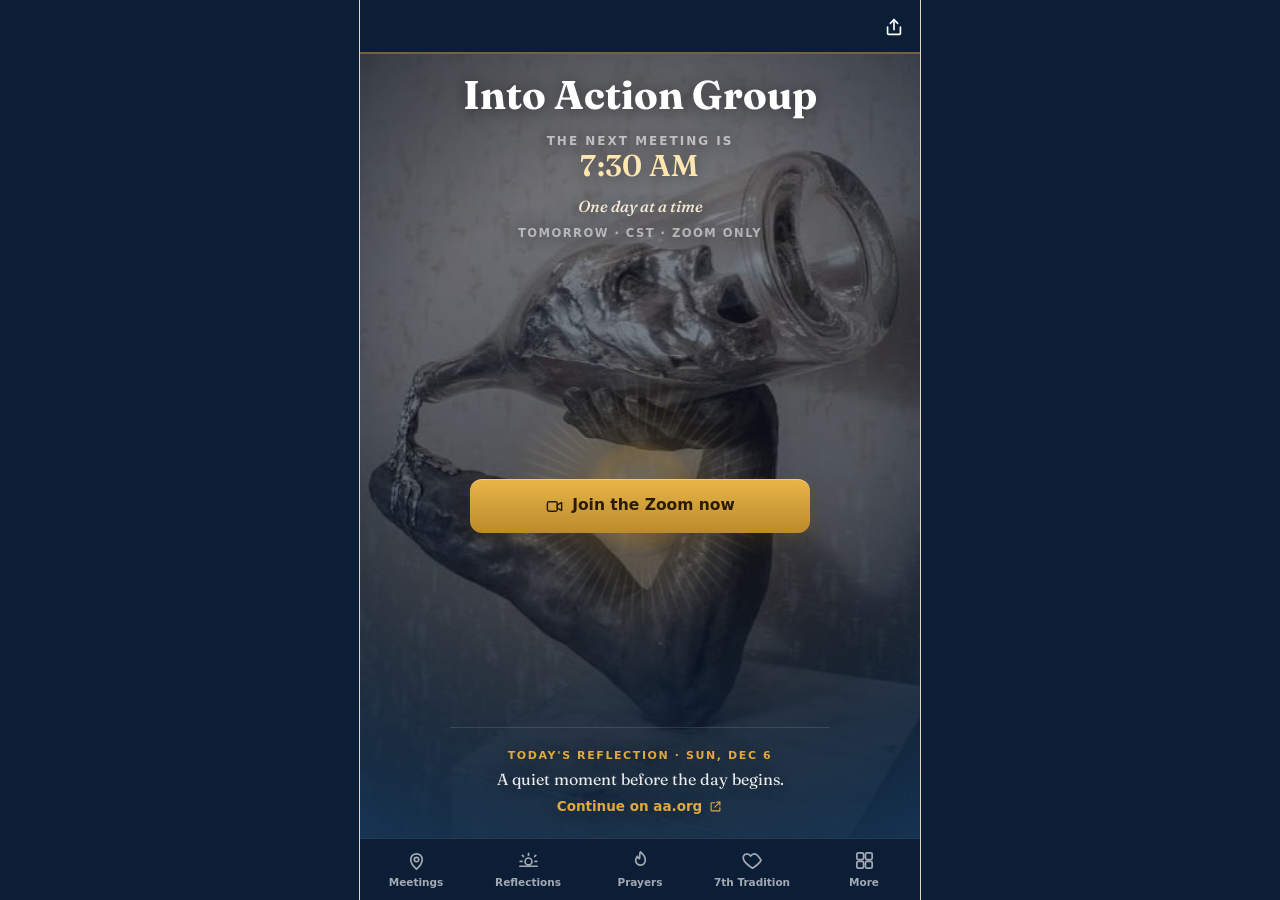
==== index.html @ a28d6fda "Initial commit Co-Authored-By: Claude Fable 5 <noreply@anthropic.com>" ====
<!DOCTYPE html>
<html lang="en">
<head>
  <meta charset="utf-8">
  <meta name="viewport" content="width=device-width, initial-scale=1, viewport-fit=cover, maximum-scale=1">
  <title>Into Action Group</title>
  <meta name="description" content="Into Action Group — meeting info, schedule, prayers, and resources. One day at a time.">

  <!-- PWA -->
  <link rel="manifest" href="manifest.webmanifest">
  <meta name="theme-color" content="#0B1E36">

  <!-- iOS standalone -->
  <meta name="apple-mobile-web-app-capable" content="yes">
  <meta name="mobile-web-app-capable" content="yes">
  <meta name="apple-mobile-web-app-status-bar-style" content="black-translucent">
  <meta name="apple-mobile-web-app-title" content="Into Action">
  <link rel="apple-touch-icon" href="icons/apple-touch-icon.png">

  <!-- Icons -->
  <link rel="icon" type="image/png" sizes="32x32" href="icons/favicon-32.png">
  <link rel="icon" type="image/png" sizes="16x16" href="icons/favicon-16.png">
  <link rel="icon" href="icons/favicon.ico" sizes="any">

  <!-- Display font (progressive: falls back to Georgia offline) -->
  <link rel="preconnect" href="https://fonts.googleapis.com">
  <link rel="preconnect" href="https://fonts.gstatic.com" crossorigin>
  <link href="https://fonts.googleapis.com/css2?family=Fraunces:opsz,wght@9..144,400;9..144,500;9..144,600;9..144,700&display=swap" rel="stylesheet">

  <link rel="stylesheet" href="css/styles.css">
</head>
<body>
  <div id="app">
    <div id="topbar"></div>
    <main id="content"></main>
    <nav id="tabbar"></nav>
    <div id="banner"></div>
  </div>
  <div id="toast" role="status" aria-live="polite"></div>

  <script src="js/content.js"></script>
  <script src="js/app.js"></script>
</body>
</html>
---- css/styles.css ----
/* ============================================================================
   INTO ACTION GROUP — styles.css   (the design layer; edit content.js, not this)
   ============================================================================ */

:root {
  --navy:        #0B1E36;
  --navy-2:      #0F2A4A;   /* gradient bottom of hero / chrome */
  --navy-line:   rgba(255,255,255,.12);
  --bg:          #F4EFE6;   /* warm "dawn" paper */
  --card:        #FFFFFF;
  --gold:        #E0A93C;
  --gold-press:  #BC8A2C;
  --gold-soft:   rgba(224,169,60,.14);   /* branded icon-chip tint */
  --text:        #1A2230;
  --muted:       #6E685C;   /* warm grey */
  --line:        #E2D7C6;   /* warm hairline */
  --warn:        #C0392B;

  --radius:      10px;
  --radius-sm:   8px;
  --shadow:      0 1px 1px rgba(38,26,8,.04), 0 14px 32px rgba(38,26,8,.055);
  --shadow-sm:   0 1px 2px rgba(38,26,8,.045);
  --space-1:     4px;
  --space-2:     8px;
  --space-3:     12px;
  --space-4:     16px;
  --space-5:     20px;
  --space-6:     24px;
  --space-7:     32px;

  --type-ui:       13px/1.25 var(--sans);
  --type-label:    700 11px/1 var(--sans);
  --type-body:     400 16px/1.68 var(--sans);
  --type-caption:  400 13px/1.45 var(--sans);
  --type-card:     650 19px/1.24 var(--serif);
  --type-section:  700 11.5px/1 var(--sans);
  --type-display:  700 clamp(31px, 8.5vw, 40px)/1.04 var(--serif);

  --topbar-h:    54px;
  --tabbar-h:    62px;
  --maxw:        560px;

  --serif: "Fraunces", "Playfair Display", Georgia, "Times New Roman", serif;
  --sans:  -apple-system, BlinkMacSystemFont, "Segoe UI", Roboto, system-ui, "Helvetica Neue", Arial, sans-serif;
}

* { box-sizing: border-box; }
html, body { margin: 0; padding: 0; height: 100%; }
body {
  font-family: var(--sans);
  font-size: 16px;
  line-height: 1.5;
  color: var(--text);
  background: var(--navy);              /* behind safe areas */
  -webkit-font-smoothing: antialiased;
  text-rendering: optimizeLegibility;
  -webkit-tap-highlight-color: transparent;
}
a { color: inherit; text-decoration: none; }
button { font-family: inherit; }
.ic { width: 22px; height: 22px; display: block; flex: none; }
a:focus-visible, button:focus-visible {
  outline: 2px solid rgba(224,169,60,.75);
  outline-offset: 3px;
}

/* ---- App shell --------------------------------------------------------- */
#app {
  display: flex; flex-direction: column;
  height: 100dvh; max-width: var(--maxw); margin: 0 auto;
  background: var(--bg); position: relative; overflow: hidden;
}

/* Top bar */
#topbar {
  flex: none;
  display: flex; align-items: center; justify-content: center;
  height: calc(var(--topbar-h) + env(safe-area-inset-top));
  padding: env(safe-area-inset-top) 8px 0;
  background: var(--navy); color: #fff;
  box-shadow: inset 0 -2px 0 rgba(224,169,60,.5);   /* gold hairline signature */
  position: relative; z-index: 5;
}
.topbar__side { position: absolute; top: env(safe-area-inset-top); height: var(--topbar-h);
  display: flex; align-items: center; }
.topbar__side--left  { left: 6px; }
.topbar__side--right { right: 6px; }
.topbar__title {
  font: 650 17.5px/1 var(--serif); margin: 0; letter-spacing: 0;
  max-width: 62vw; white-space: nowrap; overflow: hidden; text-overflow: ellipsis;
}
.topbar__brand { display: flex; align-items: center; gap: 8px; font: 600 18px/1 var(--serif);
  letter-spacing: 0; padding-left: 6px; }
.topbar__brand .mark { width: 26px; height: 26px; }
.iconbtn {
  width: 40px; height: 40px; border: 0; background: transparent; color: #fff;
  display: grid; place-items: center; border-radius: 10px; cursor: pointer;
}
.iconbtn:active { background: rgba(255,255,255,.12); }

/* Content area */
#content {
  flex: 1; overflow-y: auto; -webkit-overflow-scrolling: touch;
  background: var(--bg);
}
#content.is-home { background: var(--navy); }   /* lets hero bleed under the bar */

.view { padding: 18px 16px calc(22px + env(safe-area-inset-bottom)); }
#content.is-home .view { padding: 0; }
.section { max-width: 100%; }

/* Enter transition */
.view { opacity: 0; transform: translateY(7px); transition: opacity .24s ease, transform .24s ease; }
.view--in { opacity: 1; transform: none; }
@media (prefers-reduced-motion: reduce) { .view { transition: none; opacity: 1; transform: none; } }

/* Bottom tab bar */
#tabbar {
  flex: none; display: flex; background: var(--navy);
  border-top: 1px solid var(--navy-line);
  padding-bottom: env(safe-area-inset-bottom);
  height: calc(var(--tabbar-h) + env(safe-area-inset-bottom));
  z-index: 5;
}
.tab {
  flex: 1; display: flex; flex-direction: column; align-items: center; justify-content: center;
  gap: 3px; color: rgba(255,255,255,.62); height: var(--tabbar-h); cursor: pointer;
}
.tab__ic { width: 23px; height: 23px; }
.tab__label { font-size: 10.5px; font-weight: 650; letter-spacing: 0; }
.tab.is-active { color: var(--gold); }

/* ---- Home: "First Light" dawn view ------------------------------------- */
.dawn {
  position: relative; overflow: hidden;
  min-height: calc(100dvh - var(--topbar-h) - var(--tabbar-h) - env(safe-area-inset-top) - env(safe-area-inset-bottom));
  display: flex; flex-direction: column; align-items: center; text-align: center;
  color: #fff;
  padding: 14px 22px calc(24px + env(safe-area-inset-bottom));
  /* base night sky — the warm dawn glow lives in .dawn__sky and grows with the sun */
  background: linear-gradient(180deg, #081627 0%, #0A1B31 40%, #0F2A47 74%, #16395C 100%);
}
/* Pre-dawn background sculpture — dissolves as the sun rises (opacity = --bg-op) */
.dawn__bg {
  position: absolute; inset: 0; z-index: 0; pointer-events: none;
  background-size: cover; background-position: center 40%; background-repeat: no-repeat;
  opacity: var(--bg-op, 0);
  -webkit-mask: radial-gradient(125% 92% at 50% 44%, #000 32%, rgba(0,0,0,.5) 60%, transparent 80%);
          mask: radial-gradient(125% 92% at 50% 44%, #000 32%, rgba(0,0,0,.5) 60%, transparent 80%);
}
.dawn__bg::after {            /* tint it into the navy night — no hard photo edge */
  content: ""; position: absolute; inset: 0;
  background: linear-gradient(180deg, rgba(8,22,39,.42) 0%, rgba(8,22,39,.66) 70%, rgba(8,22,39,.85) 100%);
}
/* Warm sunrise glow that washes in as the sun climbs (opacity = --glow-op) */
.dawn__sky {
  position: absolute; inset: 0; z-index: 0; pointer-events: none;
  opacity: var(--glow-op, 0);
  background:
    radial-gradient(120% 70% at 50% 56%, rgba(255,184,92,.50) 0%, rgba(224,160,55,.18) 30%, transparent 62%),
    linear-gradient(180deg, transparent 40%, rgba(224,150,60,.10) 100%);
}
.dawn__head, .dawn__reflection { text-shadow: 0 1px 16px rgba(0,0,0,.45); }
.dawn__head { position: relative; z-index: 2; }
.dawn__name {
  font: var(--type-display);
  letter-spacing: 0; margin: 6px 0 0; color: #fff;
}
.dawn__kicker {
  font: 600 12px/1.2 var(--sans); letter-spacing: 2px; text-transform: uppercase;
  color: rgba(255,255,255,.6); margin: 18px 0 3px;
}
.dawn__live {
  display: inline-flex; align-items: center; gap: 9px;
  font: 600 clamp(24px, 7vw, 30px)/1 var(--serif); color: var(--gold); letter-spacing: .3px;
}
.dawn__live--time { color: #FFE6B0; }
.dawn__dot {
  width: 9px; height: 9px; border-radius: 50%; background: #5BD08A;
  box-shadow: 0 0 0 0 rgba(91,208,138,.6); animation: livePulse 2s ease-out infinite;
}
.dawn__tag { font: italic 500 16px/1.4 var(--serif); color: rgba(255,244,224,.92); margin: 12px 0 0; }
.dawn__sub {
  font: 600 11.5px/1.4 var(--sans); letter-spacing: 1.5px; text-transform: uppercase;
  color: rgba(255,255,255,.55); margin: 8px 0 0;
}

/* The sun — pure CSS; rises (--sun-y), grows (--sun-scale) and brightens (--sun-op) */
.sun {
  position: relative; width: 230px; height: 220px; flex: none; margin: 8px 0 4px; z-index: 1;
  transform: translateY(var(--sun-y, 0)) scale(var(--sun-scale, 1));
  opacity: var(--sun-op, 1);
}
.sun > * { position: absolute; left: 50%; top: 56%; transform: translate(-50%, -50%); border-radius: 50%; }
.sun__core {
  width: 148px; height: 148px;
  background: radial-gradient(circle at 50% 46%, #FFFEF9 0%, #FFF1CF 13%, #FFD884 32%, #F6B83F 50%, rgba(231,170,60,.6) 66%, rgba(231,170,60,0) 78%);
  box-shadow: 0 0 70px 26px rgba(246,184,63,.5), 0 0 150px 60px rgba(224,150,50,.28);
  animation: sunPulse 6s ease-in-out infinite;
}
.sun__glow {
  width: 420px; height: 420px;
  background: radial-gradient(circle, rgba(255,205,125,.28) 0%, rgba(224,160,55,.12) 34%, rgba(224,160,55,0) 64%);
}
.sun__rays {
  width: 360px; height: 360px; border-radius: 0;
  background: repeating-conic-gradient(from 0deg, rgba(255,224,160,0) 0deg, rgba(255,224,160,0) 3.2deg, rgba(255,224,160,.5) 4.4deg, rgba(255,224,160,0) 5.8deg);
  -webkit-mask: radial-gradient(circle, transparent 30%, #000 40%, #000 50%, transparent 66%);
          mask: radial-gradient(circle, transparent 30%, #000 40%, #000 50%, transparent 66%);
  opacity: .8; animation: sunSpin 90s linear infinite;
}
.sun__pillar {
  width: 64px; height: 300px; border-radius: 0;
  background: linear-gradient(180deg, transparent, rgba(255,222,160,.16) 38%, rgba(255,222,160,.24) 50%, rgba(255,222,160,.16) 62%, transparent);
  filter: blur(7px);
}
@keyframes sunSpin { to { transform: translate(-50%, -50%) rotate(360deg); } }
@keyframes sunPulse {
  0%, 100% { box-shadow: 0 0 70px 26px rgba(246,184,63,.45), 0 0 150px 60px rgba(224,150,50,.25); }
  50%      { box-shadow: 0 0 88px 32px rgba(246,184,63,.62), 0 0 178px 72px rgba(224,150,50,.34); }
}
@keyframes livePulse {
  0%   { box-shadow: 0 0 0 0 rgba(91,208,138,.55); }
  70%  { box-shadow: 0 0 0 7px rgba(91,208,138,0); }
  100% { box-shadow: 0 0 0 0 rgba(91,208,138,0); }
}
@media (prefers-reduced-motion: reduce) { .sun__rays, .sun__core, .dawn__dot { animation: none; } }

/* Join CTA + reflection */
.dawn__join { max-width: 340px; width: 100%; margin: 6px auto 0; position: relative; z-index: 2; }
.dawn__reflection {
  margin-top: auto; width: 100%; max-width: 380px;
  display: flex; flex-direction: column; align-items: center; gap: 6px;
  padding-top: 22px; border-top: 1px solid rgba(255,255,255,.12);
  position: relative; z-index: 2;
}
.dawn__rk { font: 600 11px/1 var(--sans); letter-spacing: 1.6px; text-transform: uppercase; color: var(--gold); }
.dawn__rline { font: 400 16px/1.5 var(--serif); color: rgba(255,255,255,.9); }
.dawn__rlink { display: inline-flex; align-items: center; gap: 6px; font: 600 13.5px/1 var(--sans); color: var(--gold); margin-top: 2px; }
.dawn__rlink-ic { width: 15px; height: 15px; }

/* ---- Section / group titles ------------------------------------------- */
.group-title {
  font: var(--type-section); text-transform: uppercase; letter-spacing: 1.2px;
  color: var(--gold-press); margin: 28px 2px 11px;
  display: flex; align-items: center; gap: 9px;
}
.group-title::before {
  content: ""; width: 22px; height: 1px; background: var(--gold); border-radius: 2px; flex: none;
}

/* ---- Generic cards ----------------------------------------------------- */
.card {
  background: var(--card); border-radius: var(--radius);
  border: 1px solid var(--line); box-shadow: var(--shadow);
  padding: 18px; margin-bottom: 12px;
}
.card__title { font: var(--type-card); letter-spacing: 0; margin: 0 0 10px; }
.card__body { color: var(--text); }
.card__body p { margin: 0 0 11px; font: var(--type-body); }
.card__body p:last-child { margin-bottom: 0; }

.card--row { display: flex; align-items: center; gap: 12px; cursor: pointer; }
.card--list { padding: 2px 0; overflow: hidden; }

/* ---- Address ----------------------------------------------------------- */
.addr { align-items: flex-start; }
.addr__ic { width: 40px; height: 40px; border-radius: var(--radius-sm); display: grid; place-items: center;
  background: var(--gold-soft); color: var(--gold-press); flex: none; }
.addr__text { display: flex; flex-direction: column; gap: 3px; flex: 1; }
.addr__text strong { font-size: 15.5px; line-height: 1.25; }
.addr__text span { font: var(--type-caption); color: var(--muted); }
.addr__cta { color: var(--gold-press) !important; font-weight: 650; font-size: 13px !important; margin-top: 4px; }
.row__chev { width: 20px; height: 20px; color: var(--muted); flex: none; align-self: center; }

/* ---- Schedule ---------------------------------------------------------- */
.sched { padding: 6px 16px; }
.sched__row { display: flex; align-items: center; justify-content: space-between;
  padding: 12px 0; border-bottom: 1px solid var(--line); }
.sched__row:last-of-type { border-bottom: 0; }
.sched__label { font-size: 15px; font-weight: 560; }
.sched__value { font-size: 15px; font-weight: 700; display: flex; align-items: center; gap: 8px; }
.pill { font: var(--type-label); text-transform: uppercase; letter-spacing: .4px;
  padding: 4px 8px; border-radius: 999px; background: rgba(11,30,54,.08); color: var(--navy); }
.pill--warn { background: rgba(192,57,43,.12); color: var(--warn); }
.sched__note { font: var(--type-caption); color: var(--muted); padding: 8px 0 12px; }

/* ---- Meeting emblems ---------------------------------------------------- */
.meeting-marks {
  display: grid;
  gap: 12px;
  margin-bottom: 12px;
}
.meeting-mark {
  position: relative;
  overflow: hidden;
  display: flex;
  align-items: center;
  gap: 14px;
  min-height: 114px;
  padding: 14px;
  border: 1px solid var(--line);
  border-radius: var(--radius);
  background: linear-gradient(180deg, #FFFEFB 0%, #FFF 100%);
  box-shadow: var(--shadow);
}
.meeting-mark::before {
  content: "";
  position: absolute;
  left: 14px;
  right: 14px;
  top: 0;
  height: 2px;
  background: linear-gradient(90deg, transparent, rgba(224,169,60,.85), transparent);
}
.meeting-mark__art {
  flex: 0 0 82px;
  width: 82px;
  height: 82px;
  display: grid;
  place-items: center;
  border-radius: 50%;
  background:
    radial-gradient(circle at 50% 52%, rgba(224,169,60,.22) 0%, rgba(224,169,60,.08) 42%, transparent 66%),
    linear-gradient(180deg, #0B1E36 0%, #102A47 100%);
  box-shadow: inset 0 0 0 1px rgba(255,255,255,.08), 0 10px 22px rgba(11,30,54,.12);
}
.meeting-emblem {
  width: 74px;
  height: 74px;
  color: #F1C766;
}
.meeting-emblem__halo {
  fill: rgba(224,169,60,.09);
  stroke: rgba(241,199,102,.42);
  stroke-width: 1.2;
}
.meeting-emblem__rays {
  stroke: rgba(241,199,102,.68);
  stroke-width: 1.8;
  stroke-linecap: round;
}
.meeting-emblem__line {
  stroke: #FFE0A0;
  stroke-width: 2.6;
  stroke-linecap: round;
  stroke-linejoin: round;
}
.meeting-emblem__accent {
  stroke: var(--gold);
  stroke-width: 2.1;
  stroke-linecap: round;
  stroke-linejoin: round;
}
.meeting-emblem__chairs {
  stroke: rgba(255,224,160,.86);
  stroke-width: 2.1;
  stroke-linejoin: round;
}
.meeting-mark__copy {
  flex: 1;
  min-width: 0;
}
.meeting-mark__title {
  margin: 0;
  font: 650 18px/1.16 var(--serif);
  color: var(--navy);
}
.meeting-mark__time {
  margin: 7px 0 0;
  font: 750 13px/1.2 var(--sans);
  letter-spacing: .7px;
  text-transform: uppercase;
  color: var(--gold-press);
}
.meeting-mark__note {
  margin: 6px 0 0;
  font: var(--type-caption);
  color: var(--muted);
}

/* ---- Rows (lists) ------------------------------------------------------ */
.row {
  display: flex; align-items: center; gap: 12px; width: 100%;
  min-height: 64px; padding: 13px 16px; border-bottom: 1px solid var(--line);
  background: none; border-left: 0; border-right: 0; border-top: 0; text-align: left;
  cursor: pointer; color: var(--text); font-size: 15px; line-height: 1.25;
}
.row:last-child { border-bottom: 0; }
.row--static { cursor: default; }
.row:active { background: rgba(120,92,40,.055); }
.row--static:active { background: transparent; }
.row__ic { width: 36px; height: 36px; border-radius: var(--radius-sm); display: grid; place-items: center;
  background: var(--gold-soft); color: var(--gold-press); flex: none; }
.row__ic .ic { width: 20px; height: 20px; }
.row__text { flex: 1; min-width: 0; display: flex; flex-direction: column; gap: 2px; }
.row__label { font-weight: 650; }
.row__sub { font: var(--type-caption); color: var(--muted); }

/* ---- Buttons ----------------------------------------------------------- */
.btn {
  display: flex; align-items: center; justify-content: center; gap: 8px;
  width: 100%; padding: 15px 18px; border-radius: 12px; font-size: 15.5px; font-weight: 750;
  cursor: pointer; margin-bottom: 12px; border: 0; transition: transform .08s ease, filter .12s ease;
}
.btn:active { transform: scale(.99); }
.btn-ic { width: 19px; height: 19px; flex: none; }
.btn--primary {
  background: linear-gradient(180deg, #E8B647 0%, var(--gold-press) 100%);
  color: #2A1B05;
  box-shadow: inset 0 1px 0 rgba(255,255,255,.28), 0 8px 18px rgba(153,103,24,.14);
}
.btn--primary:active { filter: brightness(.97); }
.btn--secondary { background: transparent; color: var(--navy); border: 1.25px solid rgba(11,30,54,.82); }

/* ---- Note callouts ----------------------------------------------------- */
.note {
  border-radius: var(--radius-sm); padding: 12px 14px 12px 15px;
  font: 500 14px/1.5 var(--sans); margin-bottom: 12px;
  background: rgba(120,92,40,.075); color: #4a4034;
  border-left: 2px solid rgba(120,92,40,.22);
}
.note--gold { background: rgba(224,169,60,.13); color: #634814; border-left-color: var(--gold); }
.note--warn { background: rgba(192,57,43,.10); color: var(--warn); border-left-color: var(--warn); }

/* ---- Prayers ----------------------------------------------------------- */
.prayer .card__title { margin-bottom: 10px; }
.prayer__body { font: 400 17px/1.82 var(--serif); color: var(--text); }
.prayer__empty { font-size: 14px; color: var(--muted); font-style: italic;
  background: rgba(11,30,54,.04); border-radius: var(--radius-sm); padding: 14px; text-align: center; }
.prayer__note { font: var(--type-caption); color: var(--muted); margin-bottom: 12px; }
.prayer__link { width: auto; display: inline-flex; margin: 2px 0 0; padding: 10px 16px; }

/* ---- Editorial article layout ----------------------------------------- */
.section--article { padding-top: 2px; }
.article {
  position: relative;
  background: linear-gradient(180deg, #FFFDF9 0%, #FFF 42%);
  border: 1px solid var(--line);
  border-radius: var(--radius);
  box-shadow: var(--shadow);
  padding: 22px 18px 20px;
  margin-bottom: 12px;
}
.article::before {
  content: "";
  position: absolute;
  top: 0;
  left: 18px;
  right: 18px;
  height: 2px;
  background: linear-gradient(90deg, transparent 0, var(--gold) 18%, rgba(224,169,60,.24) 54%, transparent 100%);
  border-radius: 999px;
}
.article__block + .article__block { margin-top: 18px; padding-top: 18px; border-top: 1px solid rgba(226,215,198,.7); }
.article__title {
  font: 650 21px/1.14 var(--serif);
  letter-spacing: 0;
  margin: 0 0 12px;
  color: var(--navy);
}
.article__title--lead { font-size: 23px; line-height: 1.1; }
.article__body p {
  margin: 0 0 15px;
  font: 400 16px/1.72 var(--sans);
  color: var(--text);
}
.article__body p:last-child { margin-bottom: 0; }
.article__note {
  margin: 18px 0;
  padding: 12px 14px;
  border-left: 2px solid var(--gold);
  border-radius: var(--radius-sm);
  background: rgba(224,169,60,.11);
  color: #5c4418;
  font: 500 14px/1.5 var(--sans);
}
.article-prayer {
  margin: 22px 0;
  padding: 18px 16px 17px;
  border-radius: var(--radius-sm);
  border: 1px solid rgba(224,169,60,.36);
  background:
    linear-gradient(180deg, rgba(255,248,235,.92), rgba(255,252,247,.98)),
    radial-gradient(120% 90% at 50% 0%, rgba(224,169,60,.18), transparent 58%);
  box-shadow: inset 0 1px 0 rgba(255,255,255,.85);
}
.article-prayer__title {
  margin: 0 0 12px;
  font: 650 19px/1.2 var(--serif);
  color: var(--navy);
  text-align: center;
}
.article-prayer__title::after {
  content: "";
  display: block;
  width: 42px;
  height: 1px;
  margin: 11px auto 0;
  background: var(--gold);
}
.article-prayer__body {
  font: 400 16.5px/1.86 var(--serif);
  color: #252014;
}
.article-prayer__note {
  margin: 0 0 12px;
  font: var(--type-caption);
  color: var(--muted);
}

/* ---- PDF viewer (interactive, PDF.js) ---------------------------------- */
.pdf-card { padding: 0; overflow: hidden; }
.pdf-card__head {
  display: flex; align-items: center; justify-content: space-between; gap: 12px;
  padding: 16px 17px 13px;
}
.pdf-card__head .card__title { margin: 0; }
.pdf-open {
  display: inline-flex; align-items: center; gap: 6px; flex: none;
  font: 700 13px/1 var(--sans); color: var(--gold-press); text-decoration: none;
  padding: 8px 11px; border-radius: 999px; background: var(--gold-soft);
}
.pdf-open__ic { width: 15px; height: 15px; }
.pdf-card__note { margin: -2px 17px 13px; font: var(--type-caption); color: var(--muted); }
.pdf-viewer {
  width: 100%; height: min(82vh, 820px); min-height: 460px;
  border-top: 1px solid var(--line); background: #3a3f45;
}
.pdf-viewer iframe { display: block; width: 100%; height: 100%; border: 0; }

/* ---- Tap-to-load video -------------------------------------------------- */
.video-card { padding: 0; overflow: hidden; }
.video-card__media {
  position: relative;
  aspect-ratio: 16 / 9;
  background:
    radial-gradient(90% 80% at 50% 52%, rgba(224,169,60,.34), transparent 62%),
    linear-gradient(180deg, #0B1E36 0%, #102A47 100%);
}
.video-card__media::before {
  content: "";
  position: absolute;
  inset: 0;
  background:
    repeating-conic-gradient(from 0deg at 50% 54%, rgba(255,224,160,0) 0deg, rgba(255,224,160,0) 5deg, rgba(255,224,160,.2) 6.3deg, rgba(255,224,160,0) 7.4deg);
  opacity: .7;
  -webkit-mask: radial-gradient(circle at 50% 54%, transparent 20%, #000 37%, transparent 62%);
          mask: radial-gradient(circle at 50% 54%, transparent 20%, #000 37%, transparent 62%);
}
.video-card__load {
  position: absolute;
  inset: 0;
  width: 100%;
  border: 0;
  color: #fff;
  background: transparent;
  display: grid;
  place-items: center;
  gap: 10px;
  cursor: pointer;
}
.video-card__halo {
  width: 68px;
  height: 68px;
  border-radius: 50%;
  display: grid;
  place-items: center;
  color: #2A1B05;
  background: linear-gradient(180deg, #FFE0A0 0%, var(--gold) 100%);
  box-shadow: 0 0 34px rgba(224,169,60,.42), inset 0 1px 0 rgba(255,255,255,.55);
}
.video-card__play { width: 31px; height: 31px; margin-left: 2px; }
.video-card__load-text {
  font: 700 12px/1 var(--sans);
  letter-spacing: 1.4px;
  text-transform: uppercase;
  color: rgba(255,255,255,.86);
}
.video-card__media iframe { position: absolute; inset: 0; width: 100%; height: 100%; border: 0; background: #000; }
.video-card__copy { padding: 17px 18px 18px; }
.video-card__copy .card__title { margin-bottom: 8px; }
.video-card__body { margin: 0 0 13px; font: var(--type-body); color: var(--text); }
.video-card__link {
  display: inline-flex;
  align-items: center;
  gap: 6px;
  font: 700 13px/1 var(--sans);
  color: var(--gold-press);
}
.video-card__link-ic { width: 15px; height: 15px; }

/* ---- Image document (e.g. a photographed list) ------------------------- */
.doc-image-card .card__title { margin-bottom: 12px; }
.doc-image { display: block; width: 100%; height: auto; border-radius: var(--radius-sm);
  border: 1px solid var(--line); background: #fff; }

/* ---- Meeting script ---------------------------------------------------- */
.script { padding: 2px 16px; }
.script__part { padding: 17px 0; border-bottom: 1px solid var(--line); }
.script__part:last-child { border-bottom: 0; }
.script__head { font: var(--type-section); text-transform: uppercase; letter-spacing: .7px;
  color: var(--gold-press); margin: 0 0 10px; }
.script__body { font: 400 16px/1.78 var(--sans); }
.script__empty { font: var(--type-caption); color: var(--muted); font-style: italic; }

/* ---- Announcements ----------------------------------------------------- */
.ann { padding: 15px 16px; border-bottom: 1px solid var(--line); }
.ann:last-child { border-bottom: 0; }
.ann--empty { color: var(--muted); font: var(--type-caption); text-align: center; padding: 22px 16px; }
.ann__date { font-size: 11.5px; font-weight: 700; text-transform: uppercase; letter-spacing: .5px;
  color: var(--gold-press); }
.ann__title { font-size: 15.5px; line-height: 1.25; font-weight: 700; margin-top: 4px; }
.ann__body { font: var(--type-caption); color: var(--muted); margin-top: 4px; }

/* ---- Toast ------------------------------------------------------------- */
#toast {
  position: fixed; left: 50%; bottom: calc(var(--tabbar-h) + 18px + env(safe-area-inset-bottom));
  transform: translateX(-50%) translateY(12px);
  background: var(--navy); color: #fff; padding: 11px 18px; border-radius: 999px;
  font-size: 14px; font-weight: 500; box-shadow: var(--shadow); z-index: 50;
  opacity: 0; pointer-events: none; transition: opacity .2s ease, transform .2s ease;
  max-width: 86%; text-align: center;
}
#toast.is-show { opacity: 1; transform: translateX(-50%) translateY(0); }

/* ---- Install banner ---------------------------------------------------- */
#banner {
  position: absolute; left: 10px; right: 10px;
  bottom: calc(var(--tabbar-h) + 10px + env(safe-area-inset-bottom));
  background: var(--navy); color: #fff; border-radius: 14px; padding: 12px 12px 12px 16px;
  display: none; align-items: center; gap: 10px; box-shadow: 0 8px 24px rgba(0,0,0,.3); z-index: 40;
  border: 1px solid var(--navy-line);
}
#banner.is-show { display: flex; }
.banner__text { flex: 1; font-size: 13.5px; line-height: 1.4; }
.banner__action { background: var(--gold); color: #2A1B05; border: 0; border-radius: 10px;
  padding: 9px 14px; font-weight: 700; font-size: 13px; cursor: pointer; flex: none; }
.banner__close { background: transparent; border: 0; color: rgba(255,255,255,.7); font-size: 22px;
  line-height: 1; width: 32px; height: 32px; cursor: pointer; flex: none; }

/* ---- Wider screens (tablet / desktop preview) -------------------------- */
@media (min-width: 600px) {
  #app { box-shadow: 0 0 0 1px var(--line); }
}
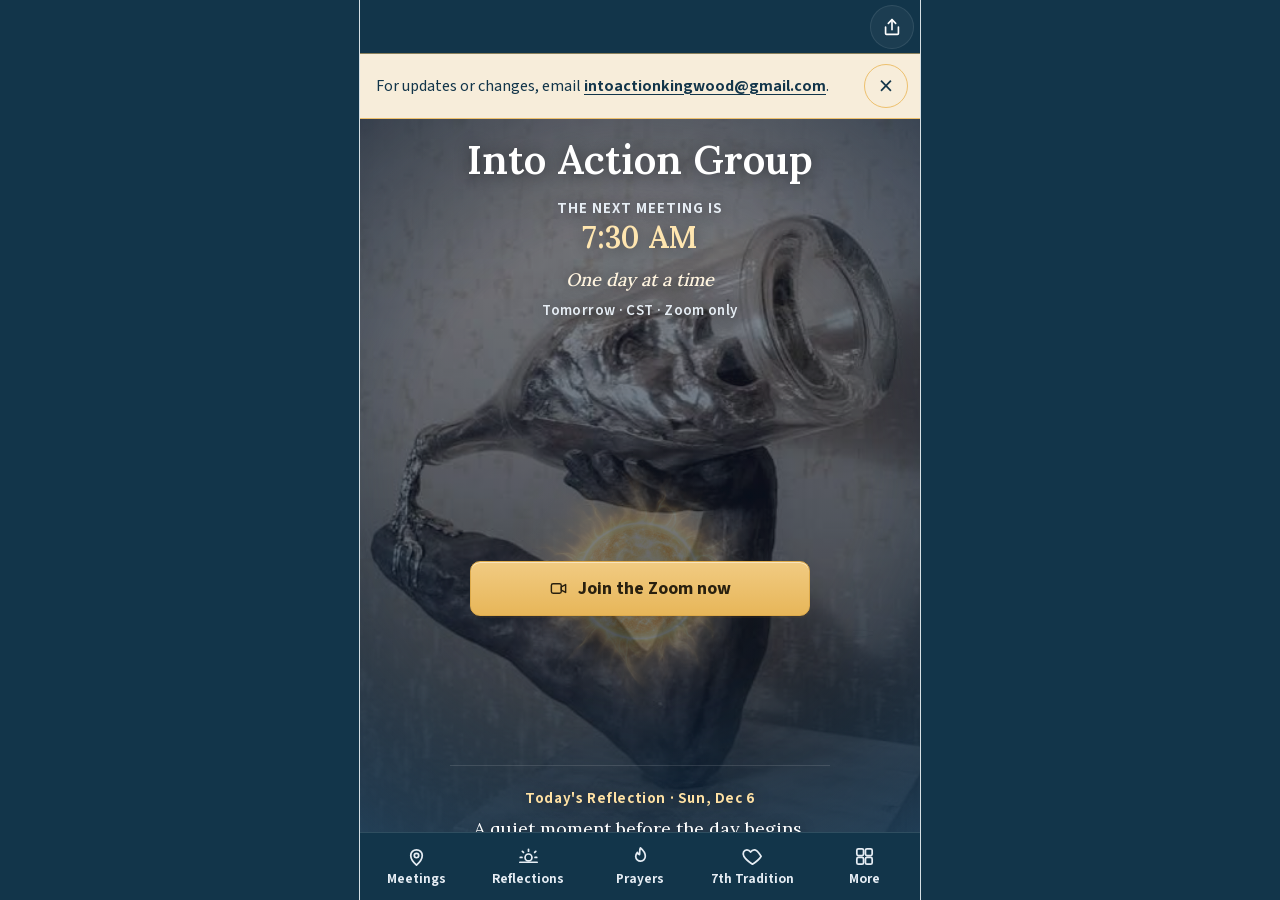
==== commit a1c33524: "merge: land continuous reader, local fonts, and versioned offline shell Co-Authored-By: Claude Fable" ====
--- a/index.html
+++ b/index.html
@@ -2,13 +2,13 @@
 <html lang="en">
 <head>
   <meta charset="utf-8">
-  <meta name="viewport" content="width=device-width, initial-scale=1, viewport-fit=cover, maximum-scale=1">
+  <meta name="viewport" content="width=device-width, initial-scale=1, viewport-fit=cover">
   <title>Into Action Group</title>
   <meta name="description" content="Into Action Group — meeting info, schedule, prayers, and resources. One day at a time.">
 
   <!-- PWA -->
   <link rel="manifest" href="manifest.webmanifest">
-  <meta name="theme-color" content="#0B1E36">
+  <meta name="theme-color" content="#12354A">
 
   <!-- iOS standalone -->
   <meta name="apple-mobile-web-app-capable" content="yes">
@@ -22,23 +22,23 @@
   <link rel="icon" type="image/png" sizes="16x16" href="icons/favicon-16.png">
   <link rel="icon" href="icons/favicon.ico" sizes="any">
 
-  <!-- Display font (progressive: falls back to Georgia offline) -->
-  <link rel="preconnect" href="https://fonts.googleapis.com">
-  <link rel="preconnect" href="https://fonts.gstatic.com" crossorigin>
-  <link href="https://fonts.googleapis.com/css2?family=Fraunces:opsz,wght@9..144,400;9..144,500;9..144,600;9..144,700&display=swap" rel="stylesheet">
+  <!-- Local fonts keep the same appearance offline. -->
+  <link rel="preload" href="assets/fonts/lora-latin-variable.woff2" as="font" type="font/woff2" crossorigin>
+  <link rel="preload" href="assets/fonts/source-sans-3-latin-variable.woff2" as="font" type="font/woff2" crossorigin>
 
-  <link rel="stylesheet" href="css/styles.css">
+  <link rel="stylesheet" href="css/styles.css?v=27">
 </head>
 <body>
   <div id="app">
     <div id="topbar"></div>
+    <aside id="updateNotice" aria-label="App updates and changes" hidden></aside>
     <main id="content"></main>
     <nav id="tabbar"></nav>
     <div id="banner"></div>
   </div>
   <div id="toast" role="status" aria-live="polite"></div>
 
-  <script src="js/content.js"></script>
-  <script src="js/app.js"></script>
+  <script src="js/content.js?v=27"></script>
+  <script src="js/app.js?v=27"></script>
 </body>
 </html>
--- a/css/styles.css
+++ b/css/styles.css
@@ -2,24 +2,37 @@
    INTO ACTION GROUP — styles.css   (the design layer; edit content.js, not this)
    ============================================================================ */
 
+/* Local, openly licensed fonts; also included in the offline app shell. */
+@font-face {
+  font-family: "Lora"; font-style: normal; font-weight: 400 700;
+  font-display: swap; src: url("../assets/fonts/lora-latin-variable.woff2") format("woff2");
+}
+@font-face {
+  font-family: "Source Sans 3"; font-style: normal; font-weight: 400 750;
+  font-display: swap; src: url("../assets/fonts/source-sans-3-latin-variable.woff2") format("woff2");
+}
+
 :root {
-  --navy:        #0B1E36;
-  --navy-2:      #0F2A4A;   /* gradient bottom of hero / chrome */
+  --navy:        #12354A;
+  --navy-2:      #204B62;   /* gradient bottom of hero / chrome */
   --navy-line:   rgba(255,255,255,.12);
-  --bg:          #F4EFE6;   /* warm "dawn" paper */
-  --card:        #FFFFFF;
-  --gold:        #E0A93C;
-  --gold-press:  #BC8A2C;
-  --gold-soft:   rgba(224,169,60,.14);   /* branded icon-chip tint */
-  --text:        #1A2230;
-  --muted:       #6E685C;   /* warm grey */
-  --line:        #E2D7C6;   /* warm hairline */
-  --warn:        #C0392B;
-
-  --radius:      10px;
+  --bg:          #EDF2F4;   /* cool daylight behind warm reading pages */
+  --card:        #FFFEFB;
+  --surface-cool: #E4EDF1;
+  --surface-warm: #F8F1E4;
+  --gold:        #EDC06D;
+  --gold-press:  #DFAA47;   /* warm button fill */
+  --gold-ink:    #815617;   /* readable gold text on light surfaces */
+  --gold-soft:   #F7EDDA;   /* branded icon-chip tint */
+  --text:        #1D2E39;
+  --muted:       #516270;   /* warm grey */
+  --line:        #D5E0E5;   /* warm hairline */
+  --warn:        #A33124;
+
+  --radius:      12px;
   --radius-sm:   8px;
-  --shadow:      0 1px 1px rgba(38,26,8,.04), 0 14px 32px rgba(38,26,8,.055);
-  --shadow-sm:   0 1px 2px rgba(38,26,8,.045);
+  --shadow:      0 2px 5px rgba(18,53,74,.04);
+  --shadow-sm:   0 1px 2px rgba(18,53,74,.04);
   --space-1:     4px;
   --space-2:     8px;
   --space-3:     12px;
@@ -28,27 +41,39 @@
   --space-6:     24px;
   --space-7:     32px;
 
-  --type-ui:       13px/1.25 var(--sans);
-  --type-label:    700 11px/1 var(--sans);
-  --type-body:     400 16px/1.68 var(--sans);
-  --type-caption:  400 13px/1.45 var(--sans);
-  --type-card:     650 19px/1.24 var(--serif);
-  --type-section:  700 11.5px/1 var(--sans);
-  --type-display:  700 clamp(31px, 8.5vw, 40px)/1.04 var(--serif);
+  --type-ui:       1rem/1.4 var(--sans);
+  --type-label:    650 .875rem/1.3 var(--sans);
+  --type-body:     450 1.1875rem/1.65 var(--sans);
+  --type-caption:  450 1rem/1.5 var(--sans);
+  --type-card:     600 1.4375rem/1.25 var(--serif);
+  --type-section:  700 .875rem/1.35 var(--sans);
+  --type-display:  600 clamp(1.9375rem, 8.5vw, 2.5rem)/1.04 var(--serif);
 
   --topbar-h:    54px;
-  --tabbar-h:    62px;
+  --tabbar-h:    68px;
   --maxw:        560px;
 
-  --serif: "Fraunces", "Playfair Display", Georgia, "Times New Roman", serif;
-  --sans:  -apple-system, BlinkMacSystemFont, "Segoe UI", Roboto, system-ui, "Helvetica Neue", Arial, sans-serif;
+  --serif: "Lora", Georgia, "Times New Roman", serif;
+  --sans:  "Source Sans 3", -apple-system, BlinkMacSystemFont, "Segoe UI", Roboto, system-ui, "Helvetica Neue", Arial, sans-serif;
 }
 
 * { box-sizing: border-box; }
 html, body { margin: 0; padding: 0; height: 100%; }
+/* iOS Home Screen apps can leave a bottom gap when the outer page uses
+   percentage heights with a translucent status bar. Keep the inner app on
+   dynamic viewport height and preserve its navigation safe-area padding. */
+@supports (-webkit-touch-callout: none) {
+  @media (display-mode: standalone) {
+    html, body { height: 100vh; }
+  }
+}
+html[data-text-size="large"] { font-size: 125%; }
+html[data-text-size="extra-large"] { font-size: 150%; }
+.sr-only { position: absolute; width: 1px; height: 1px; padding: 0; margin: -1px;
+  overflow: hidden; clip-path: inset(50%); white-space: nowrap; border: 0; }
 body {
   font-family: var(--sans);
-  font-size: 16px;
+  font-size: 1rem;
   line-height: 1.5;
   color: var(--text);
   background: var(--navy);              /* behind safe areas */
@@ -59,10 +84,13 @@
 a { color: inherit; text-decoration: none; }
 button { font-family: inherit; }
 .ic { width: 22px; height: 22px; display: block; flex: none; }
-a:focus-visible, button:focus-visible {
-  outline: 2px solid rgba(224,169,60,.75);
+a:focus-visible, button:focus-visible, input:focus-visible {
+  outline: 3px solid var(--gold-ink);
   outline-offset: 3px;
 }
+
+#topbar :focus-visible, #tabbar :focus-visible, .dawn :focus-visible,
+#banner :focus-visible { outline-color: #FFE1A3; }
 
 /* ---- App shell --------------------------------------------------------- */
 #app {
@@ -73,12 +101,11 @@
 
 /* Top bar */
 #topbar {
-  flex: none;
-  display: flex; align-items: center; justify-content: center;
+  flex: none; display: flex; align-items: center; justify-content: center;
   height: calc(var(--topbar-h) + env(safe-area-inset-top));
   padding: env(safe-area-inset-top) 8px 0;
   background: var(--navy); color: #fff;
-  box-shadow: inset 0 -2px 0 rgba(224,169,60,.5);   /* gold hairline signature */
+  box-shadow: inset 0 -1px 0 rgba(237,192,109,.55);
   position: relative; z-index: 5;
 }
 .topbar__side { position: absolute; top: env(safe-area-inset-top); height: var(--topbar-h);
@@ -86,17 +113,40 @@
 .topbar__side--left  { left: 6px; }
 .topbar__side--right { right: 6px; }
 .topbar__title {
-  font: 650 17.5px/1 var(--serif); margin: 0; letter-spacing: 0;
-  max-width: 62vw; white-space: nowrap; overflow: hidden; text-overflow: ellipsis;
-}
-.topbar__brand { display: flex; align-items: center; gap: 8px; font: 600 18px/1 var(--serif);
+  font: 600 1.3125rem/1.2 var(--serif); margin: 0; letter-spacing: -.015em;
+  max-width: calc(100% - 112px); white-space: nowrap; overflow: hidden; text-overflow: ellipsis;
+}
+.topbar__brand { display: flex; align-items: center; gap: 8px; font: 600 1.125rem/1 var(--serif);
   letter-spacing: 0; padding-left: 6px; }
 .topbar__brand .mark { width: 26px; height: 26px; }
 .iconbtn {
-  width: 40px; height: 40px; border: 0; background: transparent; color: #fff;
-  display: grid; place-items: center; border-radius: 10px; cursor: pointer;
+  width: 44px; height: 44px; border: 1px solid rgba(255,255,255,.09);
+  background: rgba(255,255,255,.045); color: #fff;
+  display: grid; place-items: center; border-radius: 50%; cursor: pointer;
 }
 .iconbtn:active { background: rgba(255,255,255,.12); }
+
+/* Opening notice: existing warm notice surface and accessible touch target. */
+#updateNotice {
+  flex: none; display: flex; align-items: center; gap: 8px;
+  padding: 10px 12px 10px 16px;
+  background: var(--gold-soft); color: var(--navy);
+  border-bottom: 1px solid var(--gold);
+  font: var(--type-ui);
+}
+#updateNotice[hidden] { display: none; }
+#updateNotice p { flex: 1; min-width: 0; margin: 0; }
+#updateNotice a {
+  font-weight: 650; text-decoration: underline; text-underline-offset: 3px;
+  overflow-wrap: anywhere;
+}
+.update-notice__close {
+  flex: none; width: 44px; height: 44px; display: grid; place-items: center;
+  border: 1px solid var(--gold); border-radius: 50%;
+  background: transparent; color: var(--navy); font-size: 1.75rem;
+  line-height: 1; cursor: pointer; touch-action: manipulation;
+}
+.update-notice__close:active { background: var(--gold); }
 
 /* Content area */
 #content {
@@ -107,7 +157,7 @@
 
 .view { padding: 18px 16px calc(22px + env(safe-area-inset-bottom)); }
 #content.is-home .view { padding: 0; }
-.section { max-width: 100%; }
+.section { max-width: 100%; overflow-wrap: anywhere; }
 
 /* Enter transition */
 .view { opacity: 0; transform: translateY(7px); transition: opacity .24s ease, transform .24s ease; }
@@ -119,16 +169,41 @@
   flex: none; display: flex; background: var(--navy);
   border-top: 1px solid var(--navy-line);
   padding-bottom: env(safe-area-inset-bottom);
-  height: calc(var(--tabbar-h) + env(safe-area-inset-bottom));
+  min-height: calc(var(--tabbar-h) + env(safe-area-inset-bottom));
   z-index: 5;
 }
 .tab {
+  position: relative;
   flex: 1; display: flex; flex-direction: column; align-items: center; justify-content: center;
-  gap: 3px; color: rgba(255,255,255,.62); height: var(--tabbar-h); cursor: pointer;
+  gap: 3px; color: #E6EDF4; min-height: calc(var(--tabbar-h) - 1px); cursor: pointer;
+  min-width: 0; padding: 5px 0;
 }
 .tab__ic { width: 23px; height: 23px; }
-.tab__label { font-size: 10.5px; font-weight: 650; letter-spacing: 0; }
-.tab.is-active { color: var(--gold); }
+.tab__label { font-size: calc(.375rem + 7.5px); line-height: 1.2; font-weight: 650; letter-spacing: 0; text-align: center; overflow-wrap: anywhere; }
+.tab.is-active {
+  color: #FFDA96; background: rgba(255,255,255,.055);
+}
+
+.tab.is-active::before {
+  content: ""; position: absolute; top: 0; left: 50%; transform: translateX(-50%);
+  width: 26px; height: 3px; background: var(--gold); border-radius: 0 0 3px 3px;
+}
+
+/* Give the longest tab label enough room on narrow phones. */
+@media (max-width: 360px) {
+  .tab__label { font-size: calc(.25rem + 9.5px); }
+  .tab[href="#/daily-reflections"] { flex-grow: 1.15; }
+}
+
+/* Grow navigation labels gently and reserve space for longer names. */
+html[data-text-size="large"] .tab[href="#/meetings"],
+html[data-text-size="extra-large"] .tab[href="#/meetings"] { flex-grow: 1.25; }
+html[data-text-size="large"] .tab[href="#/daily-reflections"],
+html[data-text-size="extra-large"] .tab[href="#/daily-reflections"] { flex-grow: 1.45; }
+html[data-text-size="large"] .tab[href="#/seventh-tradition"],
+html[data-text-size="extra-large"] .tab[href="#/seventh-tradition"] { flex-grow: 1.1; }
+html[data-text-size="large"] .tab[href="#/more"],
+html[data-text-size="extra-large"] .tab[href="#/more"] { flex-grow: .7; }
 
 /* ---- Home: "First Light" dawn view ------------------------------------- */
 .dawn {
@@ -138,7 +213,7 @@
   color: #fff;
   padding: 14px 22px calc(24px + env(safe-area-inset-bottom));
   /* base night sky — the warm dawn glow lives in .dawn__sky and grows with the sun */
-  background: linear-gradient(180deg, #081627 0%, #0A1B31 40%, #0F2A47 74%, #16395C 100%);
+  background: linear-gradient(180deg, #0D223B 0%, #12314F 40%, #1D425F 74%, #2A5574 100%);
 }
 /* Pre-dawn background sculpture — dissolves as the sun rises (opacity = --bg-op) */
 .dawn__bg {
@@ -167,25 +242,25 @@
   letter-spacing: 0; margin: 6px 0 0; color: #fff;
 }
 .dawn__kicker {
-  font: 600 12px/1.2 var(--sans); letter-spacing: 2px; text-transform: uppercase;
-  color: rgba(255,255,255,.6); margin: 18px 0 3px;
+  font: 650 .9375rem/1.35 var(--sans); letter-spacing: 1px; text-transform: uppercase;
+  color: #E6EDF4; margin: 18px 0 3px;
 }
 .dawn__live {
   display: inline-flex; align-items: center; gap: 9px;
-  font: 600 clamp(24px, 7vw, 30px)/1 var(--serif); color: var(--gold); letter-spacing: .3px;
+  font: 600 clamp(1.5rem, 7vw, 1.875rem)/1 var(--serif); color: var(--gold); letter-spacing: .3px;
 }
 .dawn__live--time { color: #FFE6B0; }
 .dawn__dot {
   width: 9px; height: 9px; border-radius: 50%; background: #5BD08A;
   box-shadow: 0 0 0 0 rgba(91,208,138,.6); animation: livePulse 2s ease-out infinite;
 }
-.dawn__tag { font: italic 500 16px/1.4 var(--serif); color: rgba(255,244,224,.92); margin: 12px 0 0; }
+.dawn__tag { font: italic 500 1.125rem/1.4 var(--serif); color: #FFF4DF; margin: 12px 0 0; }
 .dawn__sub {
-  font: 600 11.5px/1.4 var(--sans); letter-spacing: 1.5px; text-transform: uppercase;
-  color: rgba(255,255,255,.55); margin: 8px 0 0;
-}
-
-/* The sun — pure CSS; rises (--sun-y), grows (--sun-scale) and brightens (--sun-op) */
+  font: 600 .9375rem/1.5 var(--sans); letter-spacing: .35px;
+  color: #E6EDF4; margin: 8px 0 0;
+}
+
+/* The sun — textured light within the original rise, scale and layout. */
 .sun {
   position: relative; width: 230px; height: 220px; flex: none; margin: 8px 0 4px; z-index: 1;
   transform: translateY(var(--sun-y, 0)) scale(var(--sun-scale, 1));
@@ -193,31 +268,34 @@
 }
 .sun > * { position: absolute; left: 50%; top: 56%; transform: translate(-50%, -50%); border-radius: 50%; }
 .sun__core {
-  width: 148px; height: 148px;
-  background: radial-gradient(circle at 50% 46%, #FFFEF9 0%, #FFF1CF 13%, #FFD884 32%, #F6B83F 50%, rgba(231,170,60,.6) 66%, rgba(231,170,60,0) 78%);
-  box-shadow: 0 0 70px 26px rgba(246,184,63,.5), 0 0 150px 60px rgba(224,150,50,.28);
-  animation: sunPulse 6s ease-in-out infinite;
+  width: 320px; height: 320px;
+  background: url("../assets/sun-corona-v1.webp") center / contain no-repeat;
+  -webkit-mask: radial-gradient(circle, #000 46%, rgba(0,0,0,.85) 56%, transparent 71%);
+          mask: radial-gradient(circle, #000 46%, rgba(0,0,0,.85) 56%, transparent 71%);
+  animation: sunBreathe 16s ease-in-out infinite;
 }
 .sun__glow {
   width: 420px; height: 420px;
-  background: radial-gradient(circle, rgba(255,205,125,.28) 0%, rgba(224,160,55,.12) 34%, rgba(224,160,55,0) 64%);
-}
+  background: radial-gradient(circle, rgba(255,215,145,.24) 0%, rgba(246,167,63,.12) 30%, rgba(224,160,55,0) 65%);
+  opacity: .8;
+}
+/* A faint outer corona drifts independently; the bright disc stays steady. */
 .sun__rays {
-  width: 360px; height: 360px; border-radius: 0;
-  background: repeating-conic-gradient(from 0deg, rgba(255,224,160,0) 0deg, rgba(255,224,160,0) 3.2deg, rgba(255,224,160,.5) 4.4deg, rgba(255,224,160,0) 5.8deg);
-  -webkit-mask: radial-gradient(circle, transparent 30%, #000 40%, #000 50%, transparent 66%);
-          mask: radial-gradient(circle, transparent 30%, #000 40%, #000 50%, transparent 66%);
-  opacity: .8; animation: sunSpin 90s linear infinite;
-}
-.sun__pillar {
-  width: 64px; height: 300px; border-radius: 0;
-  background: linear-gradient(180deg, transparent, rgba(255,222,160,.16) 38%, rgba(255,222,160,.24) 50%, rgba(255,222,160,.16) 62%, transparent);
-  filter: blur(7px);
-}
-@keyframes sunSpin { to { transform: translate(-50%, -50%) rotate(360deg); } }
-@keyframes sunPulse {
-  0%, 100% { box-shadow: 0 0 70px 26px rgba(246,184,63,.45), 0 0 150px 60px rgba(224,150,50,.25); }
-  50%      { box-shadow: 0 0 88px 32px rgba(246,184,63,.62), 0 0 178px 72px rgba(224,150,50,.34); }
+  width: 390px; height: 390px;
+  background: url("../assets/sun-corona-v1.webp") center / contain no-repeat;
+  -webkit-mask: radial-gradient(circle, transparent 34%, #000 45%, transparent 69%);
+          mask: radial-gradient(circle, transparent 34%, #000 45%, transparent 69%);
+  opacity: .28;
+  animation: sunDrift 120s linear infinite;
+}
+.sun__pillar { display: none; }
+@keyframes sunDrift {
+  from { transform: translate(-50%, -50%) rotate(0deg); }
+  to { transform: translate(-50%, -50%) rotate(360deg); }
+}
+@keyframes sunBreathe {
+  0%, 100% { transform: translate(-50%, -50%) scale(1); opacity: .94; }
+  50% { transform: translate(-50%, -50%) scale(1.025); opacity: 1; }
 }
 @keyframes livePulse {
   0%   { box-shadow: 0 0 0 0 rgba(91,208,138,.55); }
@@ -234,16 +312,16 @@
   padding-top: 22px; border-top: 1px solid rgba(255,255,255,.12);
   position: relative; z-index: 2;
 }
-.dawn__rk { font: 600 11px/1 var(--sans); letter-spacing: 1.6px; text-transform: uppercase; color: var(--gold); }
-.dawn__rline { font: 400 16px/1.5 var(--serif); color: rgba(255,255,255,.9); }
-.dawn__rlink { display: inline-flex; align-items: center; gap: 6px; font: 600 13.5px/1 var(--sans); color: var(--gold); margin-top: 2px; }
+.dawn__rk { font: 650 .9375rem/1.4 var(--sans); letter-spacing: .6px; color: #FFE1A3; }
+.dawn__rline { font: 400 1.125rem/1.55 var(--serif); color: #FFFFFF; }
+.dawn__rlink { display: inline-flex; align-items: center; gap: 6px; font: 650 1rem/1.4 var(--sans); color: #FFE1A3; margin-top: 2px; }
 .dawn__rlink-ic { width: 15px; height: 15px; }
 
 /* ---- Section / group titles ------------------------------------------- */
 .group-title {
-  font: var(--type-section); text-transform: uppercase; letter-spacing: 1.2px;
-  color: var(--gold-press); margin: 28px 2px 11px;
-  display: flex; align-items: center; gap: 9px;
+  font: var(--type-section); text-transform: uppercase; letter-spacing: .08em;
+  color: var(--navy-2); margin: 28px 2px 12px;
+  display: flex; align-items: center; gap: 10px;
 }
 .group-title::before {
   content: ""; width: 22px; height: 1px; background: var(--gold); border-radius: 2px; flex: none;
@@ -253,9 +331,11 @@
 .card {
   background: var(--card); border-radius: var(--radius);
   border: 1px solid var(--line); box-shadow: var(--shadow);
-  padding: 18px; margin-bottom: 12px;
-}
-.card__title { font: var(--type-card); letter-spacing: 0; margin: 0 0 10px; }
+  padding: 20px; margin-bottom: 16px;
+}
+.card__title {
+  font: var(--type-card); color: var(--navy); letter-spacing: -.015em; margin: 0 0 12px;
+}
 .card__body { color: var(--text); }
 .card__body p { margin: 0 0 11px; font: var(--type-body); }
 .card__body p:last-child { margin-bottom: 0; }
@@ -265,12 +345,17 @@
 
 /* ---- Address ----------------------------------------------------------- */
 .addr { align-items: flex-start; }
-.addr__ic { width: 40px; height: 40px; border-radius: var(--radius-sm); display: grid; place-items: center;
-  background: var(--gold-soft); color: var(--gold-press); flex: none; }
+.addr__ic {
+  width: 40px; height: 40px; border-radius: 10px; display: grid; place-items: center;
+  background: var(--surface-cool); color: var(--navy-2); flex: none;
+  border: 1px solid #C6D7DF;
+}
 .addr__text { display: flex; flex-direction: column; gap: 3px; flex: 1; }
-.addr__text strong { font-size: 15.5px; line-height: 1.25; }
+.addr__text strong {
+  font-size: 1.1875rem; line-height: 1.3; font-weight: 650; color: var(--navy);
+}
 .addr__text span { font: var(--type-caption); color: var(--muted); }
-.addr__cta { color: var(--gold-press) !important; font-weight: 650; font-size: 13px !important; margin-top: 4px; }
+.addr__cta { color: var(--gold-ink) !important; font-weight: 650; font-size: .9375rem !important; margin-top: 4px; }
 .row__chev { width: 20px; height: 20px; color: var(--muted); flex: none; align-self: center; }
 
 /* ---- Schedule ---------------------------------------------------------- */
@@ -278,8 +363,8 @@
 .sched__row { display: flex; align-items: center; justify-content: space-between;
   padding: 12px 0; border-bottom: 1px solid var(--line); }
 .sched__row:last-of-type { border-bottom: 0; }
-.sched__label { font-size: 15px; font-weight: 560; }
-.sched__value { font-size: 15px; font-weight: 700; display: flex; align-items: center; gap: 8px; }
+.sched__label { font-size: 1.0625rem; font-weight: 560; }
+.sched__value { font-size: 1.0625rem; font-weight: 700; display: flex; align-items: center; gap: 8px; }
 .pill { font: var(--type-label); text-transform: uppercase; letter-spacing: .4px;
   padding: 4px 8px; border-radius: 999px; background: rgba(11,30,54,.08); color: var(--navy); }
 .pill--warn { background: rgba(192,57,43,.12); color: var(--warn); }
@@ -287,43 +372,22 @@
 
 /* ---- Meeting emblems ---------------------------------------------------- */
 .meeting-marks {
-  display: grid;
-  gap: 12px;
-  margin-bottom: 12px;
+  display: grid; gap: 14px; margin-bottom: 16px;
 }
 .meeting-mark {
-  position: relative;
-  overflow: hidden;
-  display: flex;
-  align-items: center;
-  gap: 14px;
-  min-height: 114px;
-  padding: 14px;
-  border: 1px solid var(--line);
-  border-radius: var(--radius);
-  background: linear-gradient(180deg, #FFFEFB 0%, #FFF 100%);
-  box-shadow: var(--shadow);
+  position: relative; overflow: hidden; display: flex; align-items: center;
+  gap: 16px; min-height: 118px; padding: 18px 16px;
+  border: 1px solid var(--line); border-left: 3px solid #A8BEC9;
+  border-radius: var(--radius); background: var(--card); box-shadow: var(--shadow-sm);
 }
 .meeting-mark::before {
-  content: "";
-  position: absolute;
-  left: 14px;
-  right: 14px;
-  top: 0;
-  height: 2px;
-  background: linear-gradient(90deg, transparent, rgba(224,169,60,.85), transparent);
-}
+  content: none;
+}
+.meeting-mark:first-child { border-left-color: var(--gold-ink); background: #FFFAF0; }
 .meeting-mark__art {
-  flex: 0 0 82px;
-  width: 82px;
-  height: 82px;
-  display: grid;
-  place-items: center;
-  border-radius: 50%;
-  background:
-    radial-gradient(circle at 50% 52%, rgba(224,169,60,.22) 0%, rgba(224,169,60,.08) 42%, transparent 66%),
-    linear-gradient(180deg, #0B1E36 0%, #102A47 100%);
-  box-shadow: inset 0 0 0 1px rgba(255,255,255,.08), 0 10px 22px rgba(11,30,54,.12);
+  flex: 0 0 78px; width: 78px; height: 78px; display: grid; place-items: center;
+  border-radius: 50%; background: var(--navy);
+  box-shadow: inset 0 0 0 1px rgba(237,192,109,.45), 0 0 0 5px var(--surface-cool);
 }
 .meeting-emblem {
   width: 74px;
@@ -362,16 +426,11 @@
   min-width: 0;
 }
 .meeting-mark__title {
-  margin: 0;
-  font: 650 18px/1.16 var(--serif);
-  color: var(--navy);
+  margin: 0; font: 600 1.375rem/1.3 var(--serif); color: var(--navy); letter-spacing: -.015em;
 }
 .meeting-mark__time {
-  margin: 7px 0 0;
-  font: 750 13px/1.2 var(--sans);
-  letter-spacing: .7px;
-  text-transform: uppercase;
-  color: var(--gold-press);
+  margin: 7px 0 0; font: 650 1.0625rem/1.4 var(--sans);
+  font-variant-numeric: tabular-nums; color: var(--gold-ink);
 }
 .meeting-mark__note {
   margin: 6px 0 0;
@@ -381,89 +440,108 @@
 
 /* ---- Rows (lists) ------------------------------------------------------ */
 .row {
-  display: flex; align-items: center; gap: 12px; width: 100%;
-  min-height: 64px; padding: 13px 16px; border-bottom: 1px solid var(--line);
+  display: flex; align-items: center; gap: 14px; width: 100%;
+  min-height: 68px; padding: 14px 18px; border-bottom: 1px solid var(--line);
   background: none; border-left: 0; border-right: 0; border-top: 0; text-align: left;
-  cursor: pointer; color: var(--text); font-size: 15px; line-height: 1.25;
+  cursor: pointer; color: var(--navy); font-size: 1.125rem; line-height: 1.4;
 }
 .row:last-child { border-bottom: 0; }
+.row:focus-visible, .tab:focus-visible { outline-offset: -4px; }
 .row--static { cursor: default; }
 .row:active { background: rgba(120,92,40,.055); }
 .row--static:active { background: transparent; }
-.row__ic { width: 36px; height: 36px; border-radius: var(--radius-sm); display: grid; place-items: center;
-  background: var(--gold-soft); color: var(--gold-press); flex: none; }
+.row__ic {
+  width: 38px; height: 38px; border-radius: 10px; display: grid; place-items: center;
+  background: var(--surface-cool); color: var(--navy-2); border: 1px solid #D0DEE5; flex: none;
+}
 .row__ic .ic { width: 20px; height: 20px; }
 .row__text { flex: 1; min-width: 0; display: flex; flex-direction: column; gap: 2px; }
 .row__label { font-weight: 650; }
 .row__sub { font: var(--type-caption); color: var(--muted); }
 
+/* The chair's reader is the main destination within the More menu. */
+.section--more .row[href="#/meeting-script"] { background: var(--navy); color: #FFF8E9; }
+.section--more .row[href="#/meeting-script"] .row__label { font: 600 1.25rem/1.35 var(--serif); }
+.section--more .row[href="#/meeting-script"] .row__ic {
+  background: rgba(237,192,109,.13); color: #FFDA96; border-color: rgba(237,192,109,.3);
+}
+.section--more .row[href="#/meeting-script"] .row__chev { color: #FFDA96; }
+.section--more #textSizeBtn, .section--more #installAppBtn { background: #F4F8F9; }
+.section--more .row[href="#/meeting-script"]:focus-visible { outline-color: var(--gold); outline-offset: -4px; }
+
 /* ---- Buttons ----------------------------------------------------------- */
 .btn {
-  display: flex; align-items: center; justify-content: center; gap: 8px;
-  width: 100%; padding: 15px 18px; border-radius: 12px; font-size: 15.5px; font-weight: 750;
-  cursor: pointer; margin-bottom: 12px; border: 0; transition: transform .08s ease, filter .12s ease;
+  display: flex; align-items: center; justify-content: center; gap: 10px;
+  width: 100%; min-height: 55px; padding: 14px 18px; border-radius: 10px;
+  font-size: 1.125rem; font-weight: 700; line-height: 1.4;
+  cursor: pointer; margin-bottom: 14px; border: 0;
+  transition: transform .08s ease, filter .12s ease;
 }
 .btn:active { transform: scale(.99); }
 .btn-ic { width: 19px; height: 19px; flex: none; }
 .btn--primary {
-  background: linear-gradient(180deg, #E8B647 0%, var(--gold-press) 100%);
-  color: #2A1B05;
-  box-shadow: inset 0 1px 0 rgba(255,255,255,.28), 0 8px 18px rgba(153,103,24,.14);
+  background: linear-gradient(180deg, #F1CB82 0%, #E7B659 100%); color: #29200F;
+  border: 1px solid #DDAA4A;
+  box-shadow: inset 0 1px 0 rgba(255,255,255,.5), 0 2px 0 rgba(129,86,23,.12);
 }
 .btn--primary:active { filter: brightness(.97); }
-.btn--secondary { background: transparent; color: var(--navy); border: 1.25px solid rgba(11,30,54,.82); }
+.btn--secondary {
+  background: #F6FAFB; color: var(--navy); border: 1px solid #91ACBB;
+}
 
 /* ---- Note callouts ----------------------------------------------------- */
 .note {
-  border-radius: var(--radius-sm); padding: 12px 14px 12px 15px;
-  font: 500 14px/1.5 var(--sans); margin-bottom: 12px;
-  background: rgba(120,92,40,.075); color: #4a4034;
-  border-left: 2px solid rgba(120,92,40,.22);
-}
-.note--gold { background: rgba(224,169,60,.13); color: #634814; border-left-color: var(--gold); }
+  border-radius: var(--radius-sm); padding: 13px 16px;
+  font: 450 1.0625rem/1.55 var(--sans); margin-bottom: 16px;
+  background: var(--surface-cool); color: #294B5F; border-left: 3px solid #6B93A8;
+}
+.note--gold {
+  background: var(--gold-soft); color: #634814; border-left-color: var(--gold-ink);
+}
 .note--warn { background: rgba(192,57,43,.10); color: var(--warn); border-left-color: var(--warn); }
 
 /* ---- Prayers ----------------------------------------------------------- */
-.prayer .card__title { margin-bottom: 10px; }
-.prayer__body { font: 400 17px/1.82 var(--serif); color: var(--text); }
-.prayer__empty { font-size: 14px; color: var(--muted); font-style: italic;
+.prayer { padding: 0; overflow: hidden; }
+.section[data-section="prayers"] > .prayer:first-child { border-color: #AFC4CE; }
+.section[data-section="prayers"] > .prayer:first-child .card__title {
+  background: var(--navy); color: #FFF8E9; border-bottom: 3px solid var(--gold);
+}
+.prayer .card__title {
+  margin: 0; padding: 19px 22px 17px; background: var(--surface-warm);
+  border-bottom: 1px solid #E6D9C4;
+}
+.prayer__body {
+  padding: 20px 22px 24px; font: 450 1.3125rem/1.7 var(--serif); color: var(--text);
+}
+.prayer__empty { font-size: .875rem; color: var(--muted); font-style: italic;
   background: rgba(11,30,54,.04); border-radius: var(--radius-sm); padding: 14px; text-align: center; }
-.prayer__note { font: var(--type-caption); color: var(--muted); margin-bottom: 12px; }
-.prayer__link { width: auto; display: inline-flex; margin: 2px 0 0; padding: 10px 16px; }
+.prayer__note {
+  font: var(--type-caption); color: var(--muted); margin: 18px 20px 14px;
+}
+.prayer__link {
+  width: calc(100% - 40px); margin: 0 20px 20px;
+}
 
 /* ---- Editorial article layout ----------------------------------------- */
 .section--article { padding-top: 2px; }
 .article {
-  position: relative;
-  background: linear-gradient(180deg, #FFFDF9 0%, #FFF 42%);
-  border: 1px solid var(--line);
-  border-radius: var(--radius);
-  box-shadow: var(--shadow);
-  padding: 22px 18px 20px;
-  margin-bottom: 12px;
+  position: relative; background: var(--card); border: 1px solid var(--line);
+  border-top: 3px solid var(--gold-ink); border-radius: var(--radius);
+  box-shadow: var(--shadow); padding: 24px 22px; margin-bottom: 16px;
 }
 .article::before {
-  content: "";
-  position: absolute;
-  top: 0;
-  left: 18px;
-  right: 18px;
-  height: 2px;
-  background: linear-gradient(90deg, transparent 0, var(--gold) 18%, rgba(224,169,60,.24) 54%, transparent 100%);
-  border-radius: 999px;
+  content: none;
 }
 .article__block + .article__block { margin-top: 18px; padding-top: 18px; border-top: 1px solid rgba(226,215,198,.7); }
 .article__title {
-  font: 650 21px/1.14 var(--serif);
-  letter-spacing: 0;
-  margin: 0 0 12px;
-  color: var(--navy);
-}
-.article__title--lead { font-size: 23px; line-height: 1.1; }
+  font: 600 1.4375rem/1.3 var(--serif); letter-spacing: -.015em;
+  margin: 0 0 14px; color: var(--navy);
+}
+.article__title--lead {
+  font-size: 1.75rem; line-height: 1.25;
+}
 .article__body p {
-  margin: 0 0 15px;
-  font: 400 16px/1.72 var(--sans);
-  color: var(--text);
+  margin: 0 0 17px; font: var(--type-body); color: var(--text);
 }
 .article__body p:last-child { margin-bottom: 0; }
 .article__note {
@@ -473,21 +551,15 @@
   border-radius: var(--radius-sm);
   background: rgba(224,169,60,.11);
   color: #5c4418;
-  font: 500 14px/1.5 var(--sans);
+  font: 500 1rem/1.55 var(--sans);
 }
 .article-prayer {
-  margin: 22px 0;
-  padding: 18px 16px 17px;
-  border-radius: var(--radius-sm);
-  border: 1px solid rgba(224,169,60,.36);
-  background:
-    linear-gradient(180deg, rgba(255,248,235,.92), rgba(255,252,247,.98)),
-    radial-gradient(120% 90% at 50% 0%, rgba(224,169,60,.18), transparent 58%);
-  box-shadow: inset 0 1px 0 rgba(255,255,255,.85);
+  margin: 24px 0; padding: 20px 18px; border-radius: var(--radius-sm);
+  border: 1px solid #E3D4B9; background: var(--surface-warm);
 }
 .article-prayer__title {
   margin: 0 0 12px;
-  font: 650 19px/1.2 var(--serif);
+  font: 650 1.1875rem/1.2 var(--serif);
   color: var(--navy);
   text-align: center;
 }
@@ -500,8 +572,7 @@
   background: var(--gold);
 }
 .article-prayer__body {
-  font: 400 16.5px/1.86 var(--serif);
-  color: #252014;
+  font: 450 1.3125rem/1.7 var(--serif); color: var(--text);
 }
 .article-prayer__note {
   margin: 0 0 12px;
@@ -512,17 +583,20 @@
 /* ---- PDF viewer (interactive, PDF.js) ---------------------------------- */
 .pdf-card { padding: 0; overflow: hidden; }
 .pdf-card__head {
-  display: flex; align-items: center; justify-content: space-between; gap: 12px;
-  padding: 16px 17px 13px;
+  display: flex; align-items: center; justify-content: space-between; flex-wrap: wrap;
+  gap: 12px; padding: 20px; background: var(--surface-warm); border-bottom: 1px solid #E6D9C4;
 }
 .pdf-card__head .card__title { margin: 0; }
 .pdf-open {
   display: inline-flex; align-items: center; gap: 6px; flex: none;
-  font: 700 13px/1 var(--sans); color: var(--gold-press); text-decoration: none;
-  padding: 8px 11px; border-radius: 999px; background: var(--gold-soft);
+  font: 650 1rem/1.3 var(--sans); color: var(--navy); text-decoration: none;
+  min-height: 44px; padding: 10px 12px; border: 1px solid #BCCBD2;
+  border-radius: 8px; background: var(--card);
 }
 .pdf-open__ic { width: 15px; height: 15px; }
-.pdf-card__note { margin: -2px 17px 13px; font: var(--type-caption); color: var(--muted); }
+.pdf-card__note {
+  margin: 14px 20px; font: var(--type-caption); color: var(--muted);
+}
 .pdf-viewer {
   width: 100%; height: min(82vh, 820px); min-height: 460px;
   border-top: 1px solid var(--line); background: #3a3f45;
@@ -572,7 +646,7 @@
 }
 .video-card__play { width: 31px; height: 31px; margin-left: 2px; }
 .video-card__load-text {
-  font: 700 12px/1 var(--sans);
+  font: 700 .75rem/1 var(--sans);
   letter-spacing: 1.4px;
   text-transform: uppercase;
   color: rgba(255,255,255,.86);
@@ -582,13 +656,8 @@
 .video-card__copy .card__title { margin-bottom: 8px; }
 .video-card__body { margin: 0 0 13px; font: var(--type-body); color: var(--text); }
 .video-card__link {
-  display: inline-flex;
-  align-items: center;
-  gap: 6px;
-  font: 700 13px/1 var(--sans);
-  color: var(--gold-press);
-}
-.video-card__link-ic { width: 15px; height: 15px; }
+  margin: 0;
+}
 
 /* ---- Image document (e.g. a photographed list) ------------------------- */
 .doc-image-card .card__title { margin-bottom: 12px; }
@@ -596,21 +665,83 @@
   border: 1px solid var(--line); background: #fff; }
 
 /* ---- Meeting script ---------------------------------------------------- */
-.script { padding: 2px 16px; }
-.script__part { padding: 17px 0; border-bottom: 1px solid var(--line); }
-.script__part:last-child { border-bottom: 0; }
-.script__head { font: var(--type-section); text-transform: uppercase; letter-spacing: .7px;
-  color: var(--gold-press); margin: 0 0 10px; }
-.script__body { font: 400 16px/1.78 var(--sans); }
-.script__empty { font: var(--type-caption); color: var(--muted); font-style: italic; }
+.reader-tools {
+  position: sticky; top: 0; z-index: 3; padding: 10px 0;
+  margin: 0 0 14px; background: var(--bg); border-bottom: 1px solid var(--line);
+}
+.reader-tools__size { display: flex; align-items: center; flex-wrap: wrap; gap: 6px 12px; }
+.reader-tools__label { font-size: 1rem; font-weight: 650; flex: none; white-space: nowrap; }
+.reader-tools__stepper {
+  display: flex; align-items: center; gap: 6px; flex: 1 1 210px; min-width: 0;
+  padding: 4px; background: var(--card); border: 1px solid #BCCED7; border-radius: 10px;
+}
+.reader-tools__button {
+  min-width: max(48px, 2em); min-height: 48px; padding: 6px;
+  flex: none; white-space: nowrap; border: 1px solid var(--navy); border-radius: 7px;
+  background: var(--navy); color: #fff; font-size: 1.25rem; font-weight: 650; cursor: pointer;
+}
+.reader-tools__button:disabled {
+  border-color: transparent; color: #617785; background: #E9EFF2; cursor: default;
+}
+.reader-tools__value { flex: 1; min-width: 0; font-size: .9375rem; font-weight: 600; text-align: center; }
+.reader-awake {
+  display: flex; align-items: center; justify-content: space-between; gap: 12px;
+  width: 100%; min-height: 48px; margin-top: 8px; padding: 9px 12px;
+  border: 1px solid var(--line); border-radius: var(--radius-sm); background: var(--card);
+  color: var(--text); font-size: 1rem; text-align: left; cursor: pointer;
+}
+.reader-awake[aria-checked="true"] { border-color: var(--gold-ink); background: var(--gold-soft); }
+.reader-awake:disabled { cursor: default; color: var(--muted); }
+.reader-awake__state { font-size: .875rem; font-weight: 700; color: var(--muted); }
+.reader-awake[aria-checked="true"] .reader-awake__state { color: var(--gold-ink); }
+.reader-tools__status { font: var(--type-caption); color: var(--muted); margin: 7px 0 0; }
+.reader-tools__status:empty { display: none; }
+.script {
+  padding: 22px; border-top: 3px solid var(--gold-ink);
+}
+.script__body {
+  font: 450 1.3125rem/1.7 var(--sans);
+}
+.script__body p { margin: 0 0 1em; }
+.script__body p:last-child { margin-bottom: 0; }
+
+/* Text size uses the existing app palette and native accessible dialog/radios. */
+.text-size-mark { font: 700 1.25rem/1 var(--serif); }
+.text-size-dialog {
+  position: fixed; width: calc(100% - 24px); max-width: 520px; max-height: calc(100dvh - 24px);
+  margin: auto; padding: 24px 20px; overflow-y: auto; overflow-wrap: anywhere;
+  border: 1px solid var(--line); border-radius: 16px; background: var(--card);
+  color: var(--text); box-shadow: var(--shadow);
+}
+.text-size-dialog::backdrop { background: rgba(5,14,26,.66); }
+.text-size-dialog__close {
+  position: absolute; right: 10px; top: 10px; width: 44px; height: 44px;
+  border: 0; border-radius: 50%; background: var(--bg); color: var(--navy);
+  font-size: 1.5rem; line-height: 1; cursor: pointer;
+}
+.text-size-dialog h2 { margin: 0 42px 10px 0; font: 650 1.5625rem/1.2 var(--serif); color: var(--navy); }
+.text-size-dialog p { font: var(--type-body); margin: 0; }
+.text-size-options { display: grid; gap: 10px; margin: 20px 0; padding: 0; border: 0; min-width: 0; }
+.text-size-option {
+  display: flex; align-items: center; gap: 12px; min-height: 56px; padding: 12px;
+  border: 1px solid var(--line); border-radius: var(--radius-sm); cursor: pointer;
+  font-size: 1.125rem; font-weight: 600;
+}
+.text-size-option:has(input:checked) { border-color: var(--gold-ink); background: var(--gold-soft); }
+.text-size-option input { width: 22px; height: 22px; flex: none; margin: 0; accent-color: var(--navy); }
+.text-size-dialog .text-size-dialog__note { font: var(--type-caption); color: var(--muted); }
+.text-size-dialog__done { margin: 20px 0 0; }
+
+/* In a short landscape view, let controls scroll away to leave room to read. */
+@media (max-height: 500px) { .reader-tools { position: static; } }
 
 /* ---- Announcements ----------------------------------------------------- */
 .ann { padding: 15px 16px; border-bottom: 1px solid var(--line); }
 .ann:last-child { border-bottom: 0; }
 .ann--empty { color: var(--muted); font: var(--type-caption); text-align: center; padding: 22px 16px; }
-.ann__date { font-size: 11.5px; font-weight: 700; text-transform: uppercase; letter-spacing: .5px;
-  color: var(--gold-press); }
-.ann__title { font-size: 15.5px; line-height: 1.25; font-weight: 700; margin-top: 4px; }
+.ann__date { font-size: .8125rem; font-weight: 700; text-transform: uppercase; letter-spacing: .5px;
+  color: var(--gold-ink); }
+.ann__title { font-size: 1.125rem; line-height: 1.4; font-weight: 700; margin-top: 4px; }
 .ann__body { font: var(--type-caption); color: var(--muted); margin-top: 4px; }
 
 /* ---- Toast ------------------------------------------------------------- */
@@ -618,7 +749,7 @@
   position: fixed; left: 50%; bottom: calc(var(--tabbar-h) + 18px + env(safe-area-inset-bottom));
   transform: translateX(-50%) translateY(12px);
   background: var(--navy); color: #fff; padding: 11px 18px; border-radius: 999px;
-  font-size: 14px; font-weight: 500; box-shadow: var(--shadow); z-index: 50;
+  font-size: .875rem; font-weight: 500; box-shadow: var(--shadow); z-index: 50;
   opacity: 0; pointer-events: none; transition: opacity .2s ease, transform .2s ease;
   max-width: 86%; text-align: center;
 }
@@ -633,13 +764,67 @@
   border: 1px solid var(--navy-line);
 }
 #banner.is-show { display: flex; }
-.banner__text { flex: 1; font-size: 13.5px; line-height: 1.4; }
+.banner__text { flex: 1; min-width: 0; font-size: .9375rem; line-height: 1.5; }
 .banner__action { background: var(--gold); color: #2A1B05; border: 0; border-radius: 10px;
-  padding: 9px 14px; font-weight: 700; font-size: 13px; cursor: pointer; flex: none; }
-.banner__close { background: transparent; border: 0; color: rgba(255,255,255,.7); font-size: 22px;
-  line-height: 1; width: 32px; height: 32px; cursor: pointer; flex: none; }
+  min-height: 44px; padding: 9px 14px; font-weight: 700; font-size: .9375rem; cursor: pointer; flex: none; }
+.banner__close { background: transparent; border: 0; color: #E6EDF4; font-size: 22px;
+  line-height: 1; width: 44px; height: 44px; cursor: pointer; flex: none; }
+
+/* ---- Install guide ------------------------------------------------------ */
+body.install-guide-open { overflow: hidden; }
+.install-guide {
+  position: fixed; inset: 0; z-index: 100;
+  display: flex; align-items: flex-end; justify-content: center;
+  padding: 20px 12px 0;
+  background: rgba(5,14,26,.66);
+  opacity: 0; transition: opacity .18s ease;
+}
+.install-guide.is-show { opacity: 1; }
+.install-guide__sheet {
+  position: relative; width: min(100%, var(--maxw)); max-height: calc(100dvh - 20px);
+  overflow-y: auto; padding: 26px 20px calc(18px + env(safe-area-inset-bottom));
+  border: 1px solid var(--line); border-bottom: 0; border-radius: 20px 20px 0 0;
+  background: var(--card); box-shadow: 0 -12px 42px rgba(0,0,0,.22);
+  transform: translateY(18px); transition: transform .2s ease;
+}
+.install-guide.is-show .install-guide__sheet { transform: translateY(0); }
+.install-guide__close {
+  position: absolute; top: 12px; right: 12px;
+  width: 44px; height: 44px; border: 0; border-radius: 999px;
+  background: var(--bg); color: var(--muted); font-size: 25px; line-height: 1; cursor: pointer;
+}
+.install-guide__icon {
+  width: 46px; height: 46px; margin-bottom: 14px; border-radius: 13px;
+  display: grid; place-items: center; background: var(--gold-soft); color: var(--gold-ink);
+}
+.install-guide__icon .ic { width: 25px; height: 25px; }
+.install-guide h2 { margin: 0 44px 7px 0; font: 650 1.5625rem/1.15 var(--serif); }
+.install-guide p { margin: 0; color: var(--muted); font: var(--type-body); }
+.install-guide__steps { list-style: none; margin: 20px 0; padding: 0; display: grid; gap: 14px; }
+.install-guide__steps li { display: flex; align-items: flex-start; gap: 12px; font-size: 1.0625rem; line-height: 1.5; }
+.install-guide__number {
+  display: grid; place-items: center; flex: none; width: 28px; height: 28px;
+  border-radius: 999px; background: var(--navy); color: #fff; font-size: .8125rem; font-weight: 750;
+}
+.install-guide__copy { margin-bottom: 9px; }
+.install-guide__done { margin-bottom: 0; }
+
+@media (min-width: 600px) {
+  .install-guide { align-items: center; padding: 20px; }
+  .install-guide__sheet { border-bottom: 1px solid var(--line); border-radius: 20px; padding-bottom: 20px; }
+}
+@media (prefers-reduced-motion: reduce) {
+  .install-guide, .install-guide__sheet { transition: none; }
+}
 
 /* ---- Wider screens (tablet / desktop preview) -------------------------- */
 @media (min-width: 600px) {
   #app { box-shadow: 0 0 0 1px var(--line); }
 }
+
+@media (hover: hover) {
+  .row:not(.row--static):hover { background-color: #EDF4F6; }
+  .section--more .row[href="#/meeting-script"]:hover { background-color: var(--navy-2); }
+  .btn--secondary:hover { background-color: var(--surface-cool); }
+  .iconbtn:hover { background-color: rgba(255,255,255,.12); }
+}
